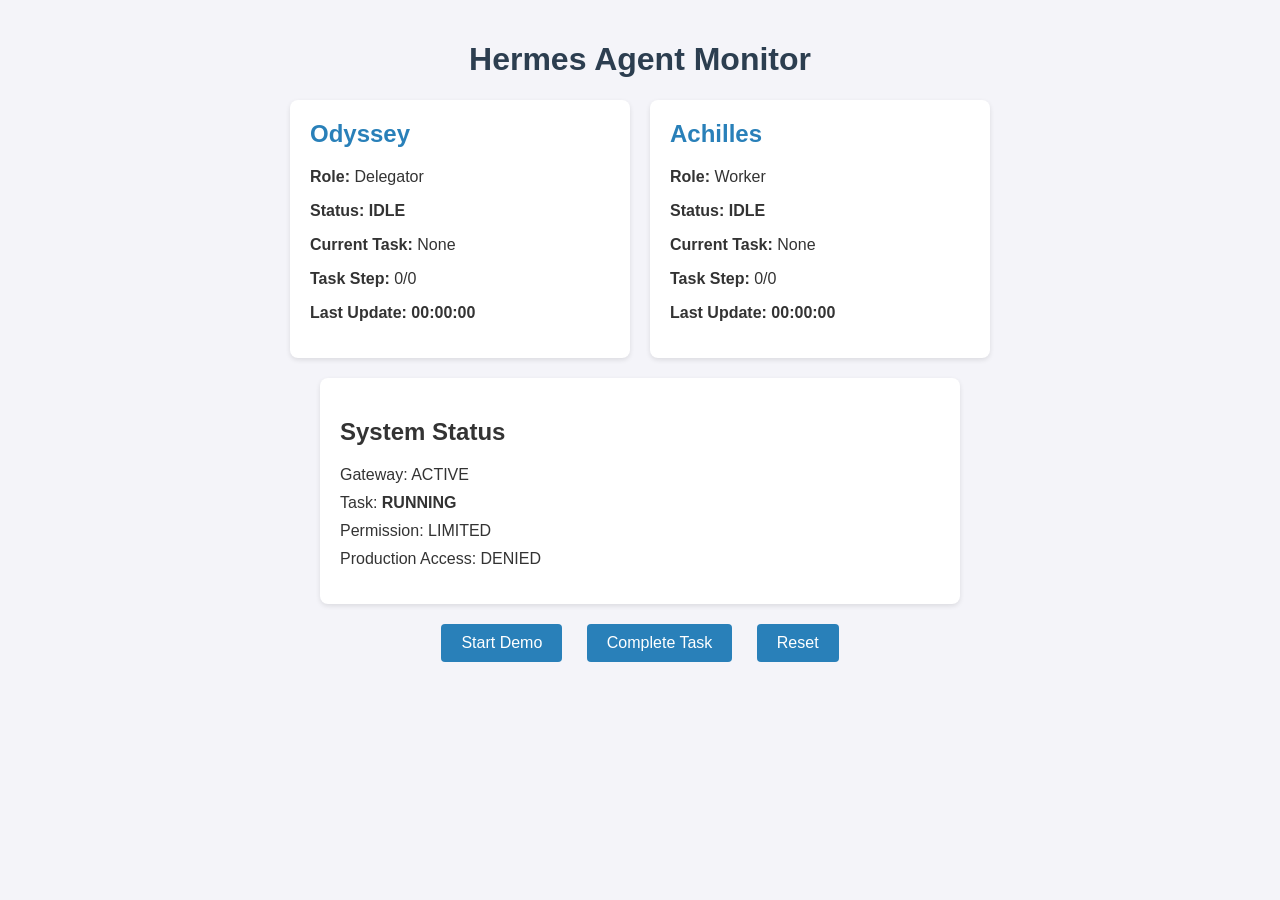
==== delegation-demo/index.html @ 42dca91a "chore: establish gateway v1.3a baseline" ====
<!DOCTYPE html>
<html lang="en">
<head>
  <meta charset="UTF-8">
  <meta name="viewport" content="width=device-width, initial-scale=1.0">
  <title>Hermes Agent Monitor</title>
  <link rel="stylesheet" href="style.css">
</head>
<body>
  <header>
    <h1>Hermes Agent Monitor</h1>
  </header>
  <main>
    <section class="cards">
      <div class="card" id="odyssey-card">
        <h2>Odyssey</h2>
        <p><strong>Role:</strong> Delegator</p>
        <p><strong>Status:</strong> <span id="odyssey-status">IDLE</span></p>
        <p><strong>Current Task:</strong> <span id="odyssey-task">None</span></p>
        <p><strong>Task Step:</strong> <span id="odyssey-step">0/0</span></p>
        <p><strong>Last Update:</strong> <span id="odyssey-last-update">00:00:00</span></p>
      </div>
      <div class="card" id="achilles-card">
        <h2>Achilles</h2>
        <p><strong>Role:</strong> Worker</p>
        <p><strong>Status:</strong> <span id="achilles-status">IDLE</span></p>
        <p><strong>Current Task:</strong> <span id="achilles-task">None</span></p>
        <p><strong>Task Step:</strong> <span id="achilles-step">0/0</span></p>
        <p><strong>Last Update:</strong> <span id="achilles-last-update">00:00:00</span></p>
      </div>
    </section>
    <section class="system-status">
      <h2>System Status</h2>
      <ul>
        <li>Gateway: <span id="gateway-status">ACTIVE</span></li>
        <li>Task: <span id="task-status">RUNNING</span></li>
        <li>Permission: <span id="permission-status">LIMITED</span></li>
        <li>Production Access: <span id="production-status">DENIED</span></li>
      </ul>
    </section>
    <section class="controls">
      <button id="start-demo">Start Demo</button>
      <button id="complete-task">Complete Task</button>
      <button id="reset">Reset</button>
    </section>
  </main>
  <script src="app.js"></script>
</body>
</html>
---- delegation-demo/style.css ----
body {
  font-family: Arial, sans-serif;
  background-color: #f4f4f9;
  color: #333;
  margin: 0;
  padding: 20px;
}

header {
  text-align: center;
  margin-bottom: 20px;
}

h1 {
  color: #2c3e50;
}

.cards {
  display: flex;
  gap: 20px;
  justify-content: center;
  margin-bottom: 20px;
}

.card {
  background: white;
  border-radius: 8px;
  box-shadow: 0 2px 5px rgba(0,0,0,0.1);
  padding: 20px;
  width: 300px;
}

.card h2 {
  margin-top: 0;
  color: #2980b9;
}

.system-status {
  background: white;
  border-radius: 8px;
  box-shadow: 0 2px 5px rgba(0,0,0,0.1);
  padding: 20px;
  max-width: 600px;
  margin: 0 auto 20px auto;
}

.system-status ul {
  list-style: none;
  padding: 0;
}

.system-status li {
  margin-bottom: 10px;
}

.controls {
  text-align: center;
}

button {
  padding: 10px 20px;
  margin: 0 10px;
  border: none;
  border-radius: 4px;
  background-color: #2980b9;
  color: white;
  cursor: pointer;
  font-size: 16px;
}

button:hover {
  background-color: #1c5980;
}

#odyssey-status, #achilles-status, #task-status {
  font-weight: bold;
}

#odyssey-last-update, #achilles-last-update {
  font-weight: bold;
}
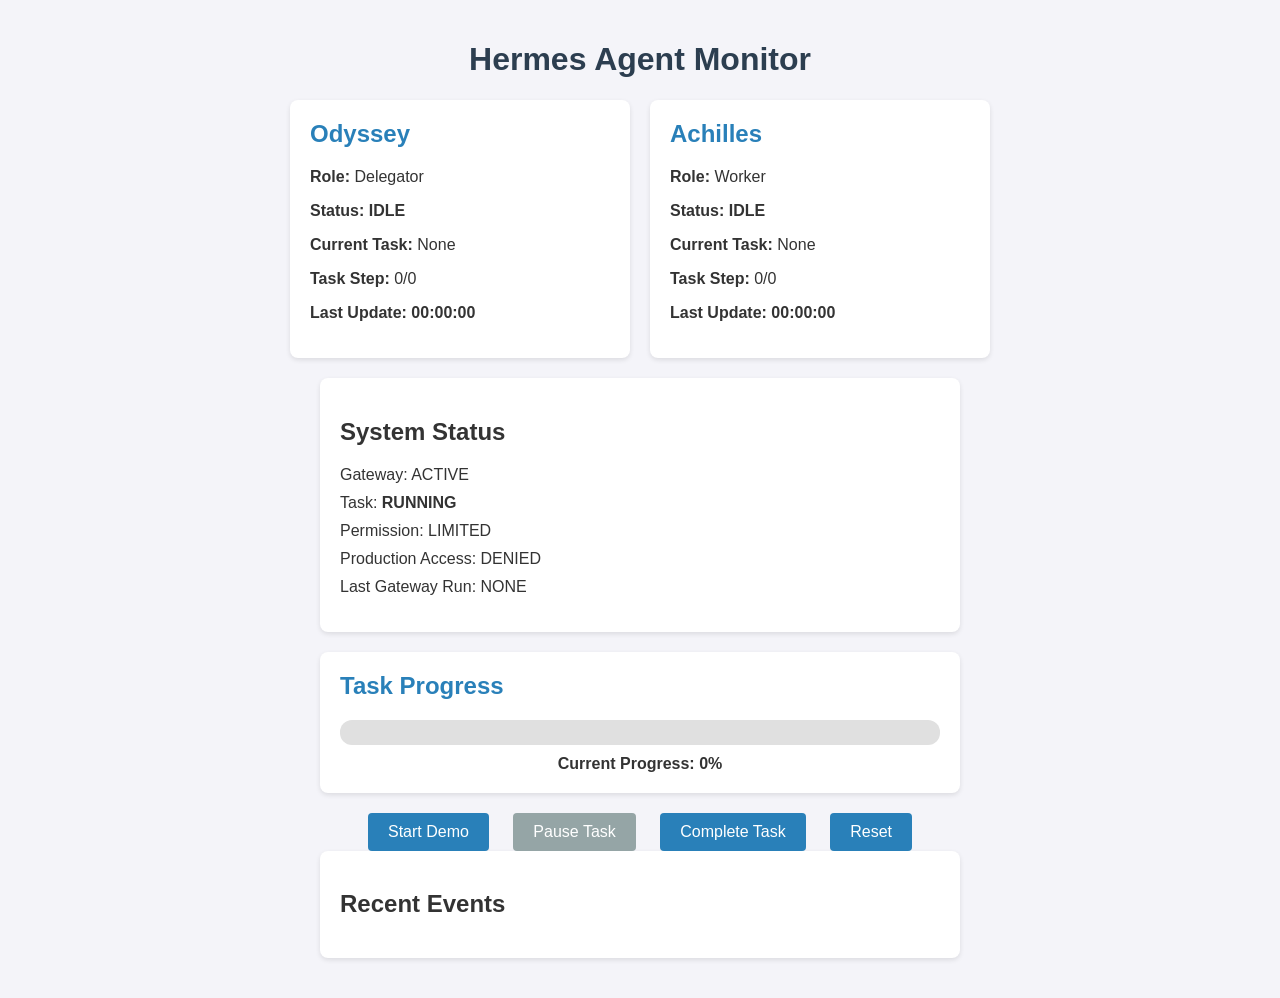
==== commit 2f34b209: "test: test10-authorized" ====
--- a/delegation-demo/index.html
+++ b/delegation-demo/index.html
@@ -36,12 +36,25 @@
         <li>Task: <span id="task-status">RUNNING</span></li>
         <li>Permission: <span id="permission-status">LIMITED</span></li>
         <li>Production Access: <span id="production-status">DENIED</span></li>
+        <li>Last Gateway Run: <span id="last-gateway-run">NONE</span></li>
       </ul>
+    </section>
+    <section class="progress-section">
+      <h2>Task Progress</h2>
+      <div class="progress-container">
+        <div class="progress-bar" id="progress-bar"></div>
+      </div>
+      <p class="progress-text">Current Progress: <span id="progress-text">0%</span></p>
     </section>
     <section class="controls">
       <button id="start-demo">Start Demo</button>
+      <button id="pause-task" disabled>Pause Task</button>
       <button id="complete-task">Complete Task</button>
       <button id="reset">Reset</button>
+    </section>
+    <section class="recent-events">
+      <h2>Recent Events</h2>
+      <ul id="recent-events-list"></ul>
     </section>
   </main>
   <script src="app.js"></script>
--- a/delegation-demo/style.css
+++ b/delegation-demo/style.css
@@ -53,6 +53,42 @@
   margin-bottom: 10px;
 }
 
+.progress-section {
+  background: white;
+  border-radius: 8px;
+  box-shadow: 0 2px 5px rgba(0,0,0,0.1);
+  padding: 20px;
+  max-width: 600px;
+  margin: 0 auto 20px auto;
+}
+
+.progress-section h2 {
+  margin-top: 0;
+  color: #2980b9;
+}
+
+.progress-container {
+  width: 100%;
+  height: 25px;
+  background-color: #e0e0e0;
+  border-radius: 12px;
+  overflow: hidden;
+  margin-bottom: 10px;
+}
+
+.progress-bar {
+  height: 100%;
+  width: 0%;
+  background-color: #27ae60;
+  transition: width 0.1s linear;
+}
+
+.progress-text {
+  text-align: center;
+  font-weight: bold;
+  margin: 0;
+}
+
 .controls {
   text-align: center;
 }
@@ -72,6 +108,11 @@
   background-color: #1c5980;
 }
 
+button:disabled {
+  background-color: #95a5a6;
+  cursor: not-allowed;
+}
+
 #odyssey-status, #achilles-status, #task-status {
   font-weight: bold;
 }
@@ -79,3 +120,25 @@
 #odyssey-last-update, #achilles-last-update {
   font-weight: bold;
 }
+
+.recent-events {
+  background: white;
+  border-radius: 8px;
+  box-shadow: 0 2px 5px rgba(0,0,0,0.1);
+  padding: 20px;
+  max-width: 600px;
+  margin: 0 auto 20px auto;
+}
+
+.recent-events ul {
+  list-style: none;
+  padding: 0;
+}
+
+.recent-events li {
+  margin-bottom: 8px;
+  padding: 8px;
+  background-color: #f9f9f9;
+  border-left: 4px solid #2980b9;
+  border-radius: 4px;
+}
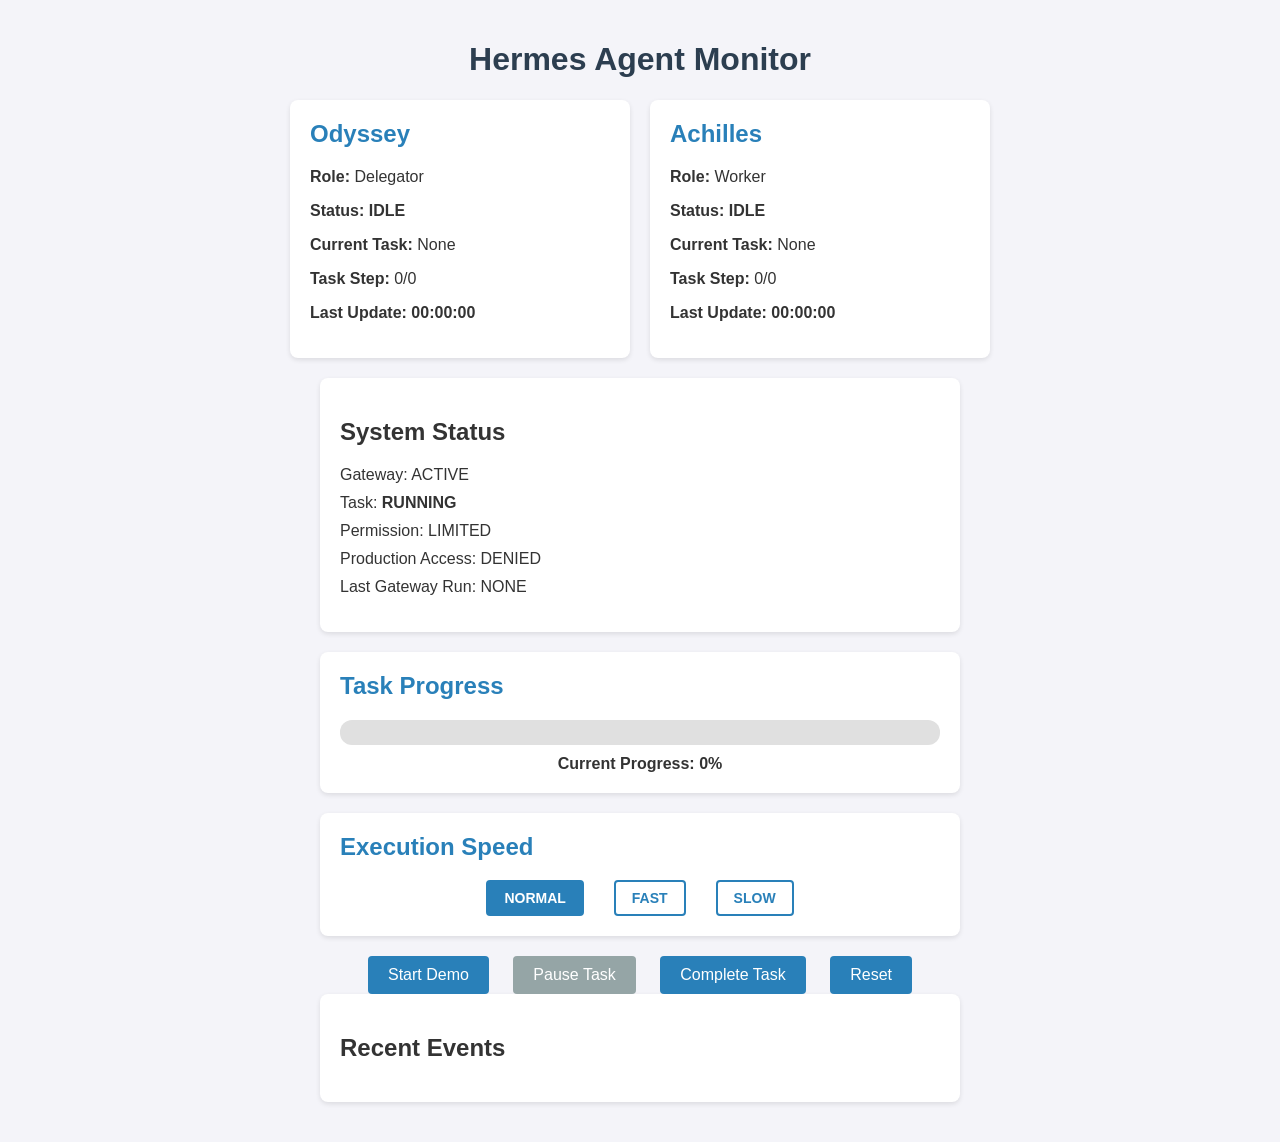
==== commit 44cbd7f2: "test: test13-multistep" ====
--- a/delegation-demo/index.html
+++ b/delegation-demo/index.html
@@ -46,6 +46,14 @@
       </div>
       <p class="progress-text">Current Progress: <span id="progress-text">0%</span></p>
     </section>
+    <section class="speed-controls">
+      <h2>Execution Speed</h2>
+      <div class="speed-buttons">
+        <button id="speed-normal" class="speed-btn active">NORMAL</button>
+        <button id="speed-fast" class="speed-btn">FAST</button>
+        <button id="speed-slow" class="speed-btn">SLOW</button>
+      </div>
+    </section>
     <section class="controls">
       <button id="start-demo">Start Demo</button>
       <button id="pause-task" disabled>Pause Task</button>
--- a/delegation-demo/style.css
+++ b/delegation-demo/style.css
@@ -89,6 +89,47 @@
   margin: 0;
 }
 
+.speed-controls {
+  background: white;
+  border-radius: 8px;
+  box-shadow: 0 2px 5px rgba(0,0,0,0.1);
+  padding: 20px;
+  max-width: 600px;
+  margin: 0 auto 20px auto;
+}
+
+.speed-controls h2 {
+  margin-top: 0;
+  color: #2980b9;
+}
+
+.speed-buttons {
+  display: flex;
+  gap: 10px;
+  justify-content: center;
+}
+
+.speed-btn {
+  padding: 8px 16px;
+  border: 2px solid #2980b9;
+  border-radius: 4px;
+  background-color: white;
+  color: #2980b9;
+  cursor: pointer;
+  font-size: 14px;
+  font-weight: bold;
+  transition: all 0.2s;
+}
+
+.speed-btn:hover {
+  background-color: #eaf2f8;
+}
+
+.speed-btn.active {
+  background-color: #2980b9;
+  color: white;
+}
+
 .controls {
   text-align: center;
 }
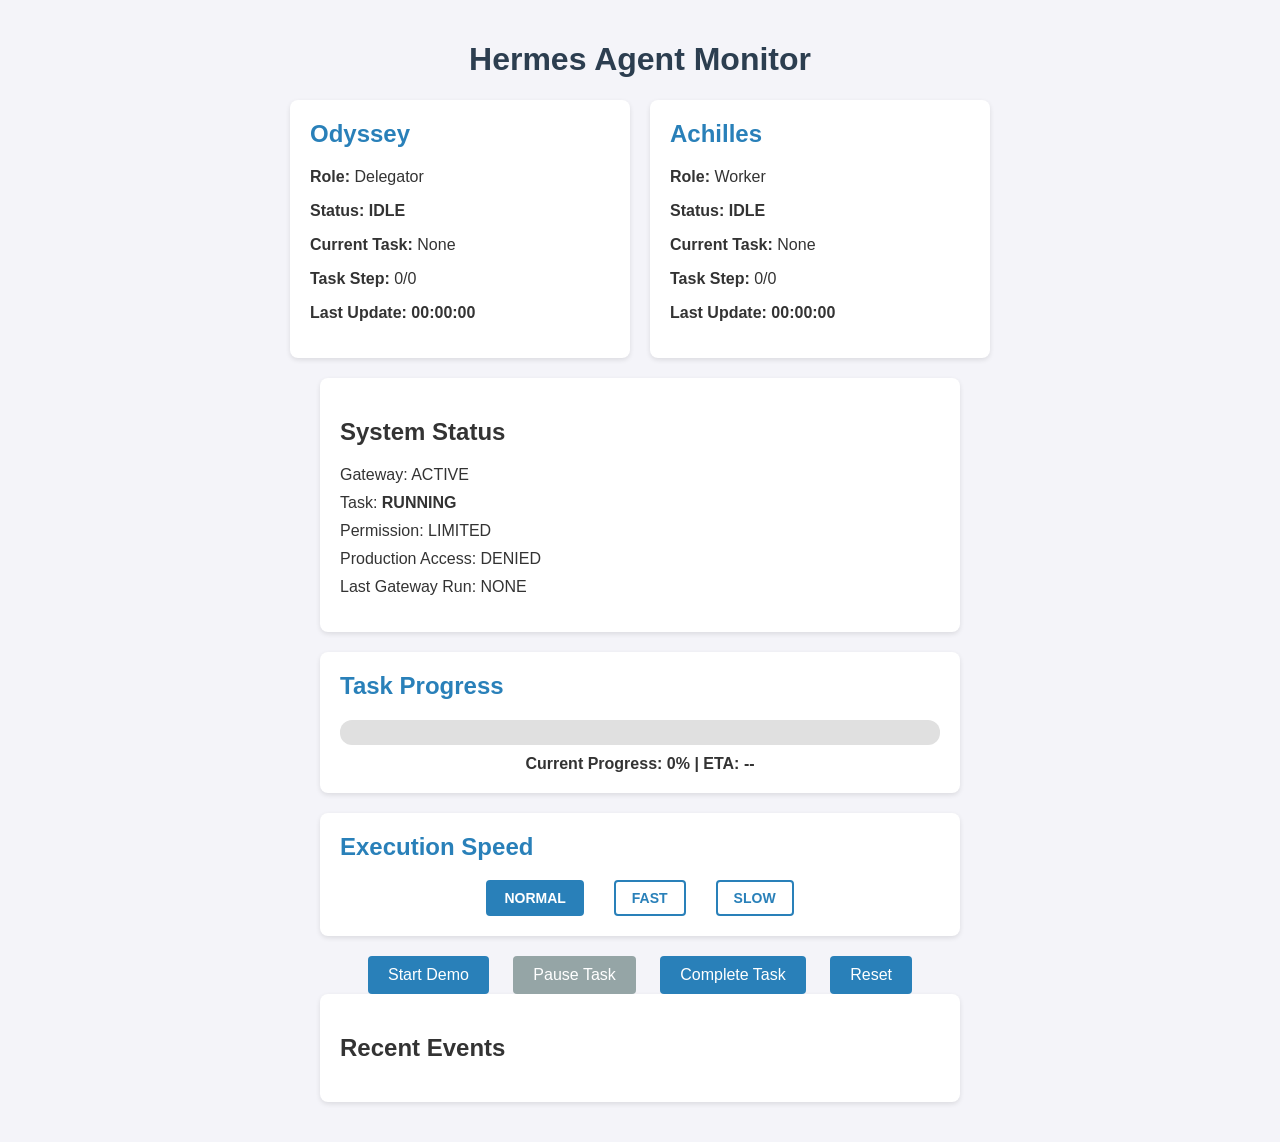
==== commit 8aa3953e: "test: test14-eta" ====
--- a/delegation-demo/index.html
+++ b/delegation-demo/index.html
@@ -44,7 +44,7 @@
       <div class="progress-container">
         <div class="progress-bar" id="progress-bar"></div>
       </div>
-      <p class="progress-text">Current Progress: <span id="progress-text">0%</span></p>
+      <p class="progress-text">Current Progress: <span id="progress-text">0%</span> | ETA: <span id="eta-text">--</span></p>
     </section>
     <section class="speed-controls">
       <h2>Execution Speed</h2>
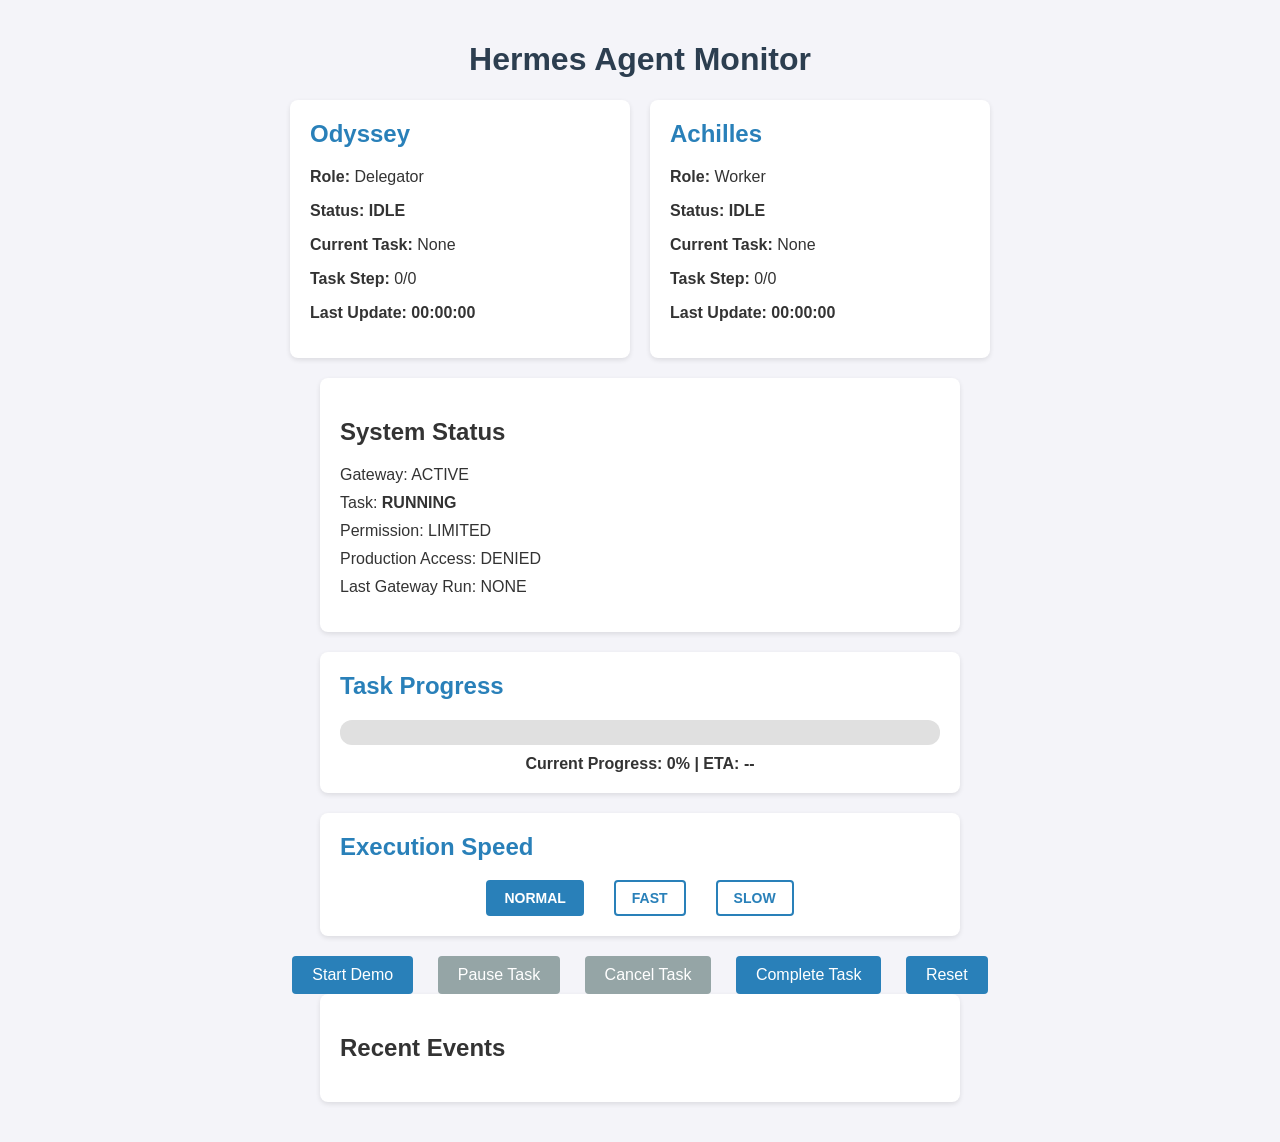
==== commit b28a797d: "test: test16-multiaction" ====
--- a/delegation-demo/index.html
+++ b/delegation-demo/index.html
@@ -57,6 +57,7 @@
     <section class="controls">
       <button id="start-demo">Start Demo</button>
       <button id="pause-task" disabled>Pause Task</button>
+      <button id="cancel-task" disabled>Cancel Task</button>
       <button id="complete-task">Complete Task</button>
       <button id="reset">Reset</button>
     </section>
@@ -67,4 +68,4 @@
   </main>
   <script src="app.js"></script>
 </body>
-</html>
+</html>
